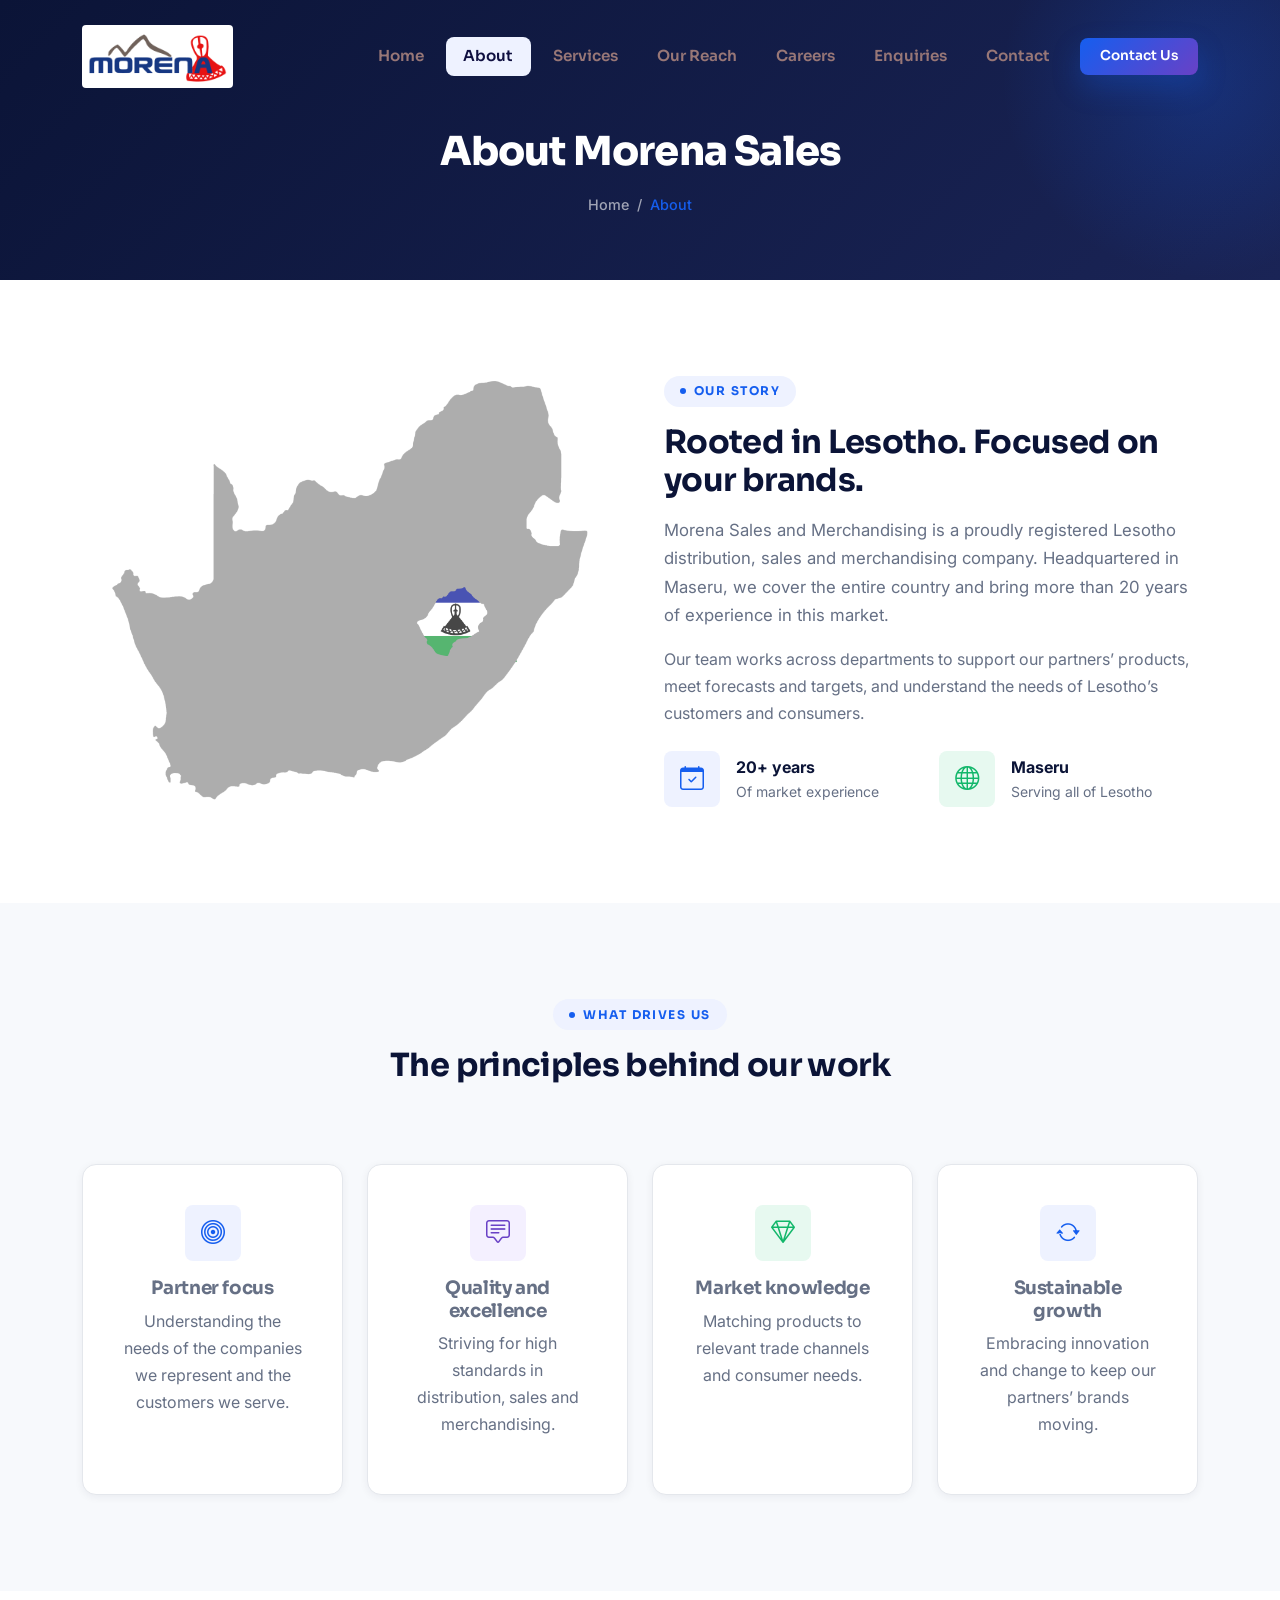
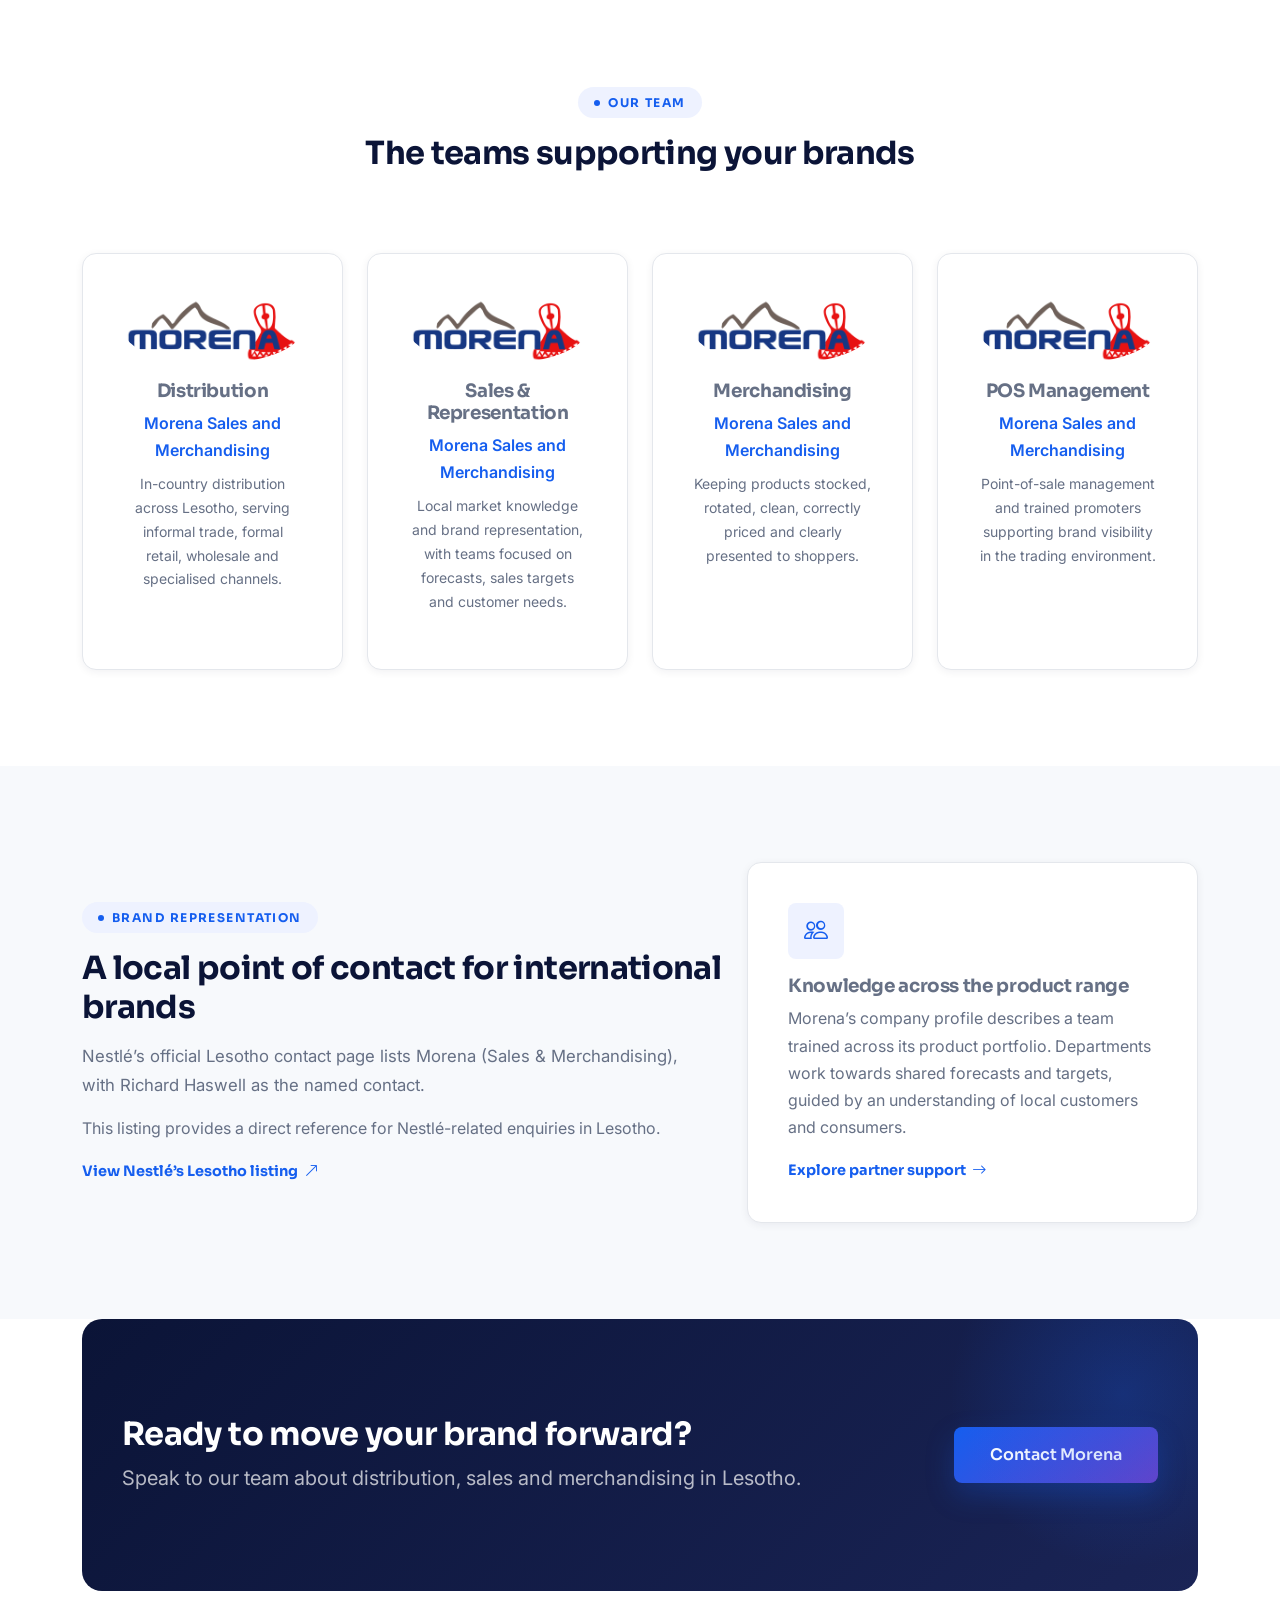
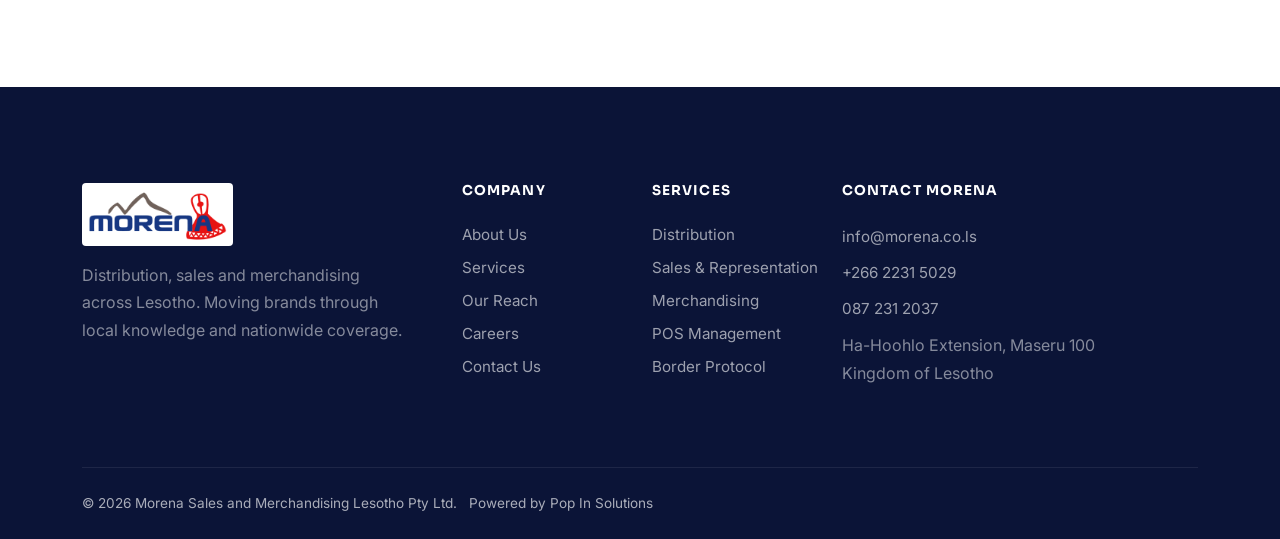
==== about.html @ 4439da63 "updatessss" ====
<!DOCTYPE html>

<html lang="en" style="overflow-x:clip;">
<head>
<meta charset="utf-8"/>
<meta content="width=device-width, initial-scale=1.0" name="viewport"/>
<title>About Morena Sales</title>
<meta content="Morena Sales and Merchandising is a proudly registered Lesotho distribution, sales and merchandising company. Headquartered in Maseru, we cover the entire country and bring more than 20 years of experience in this market." name="description"/>
<link href="assets/morena-logo.png" rel="icon" type="image/png"/>
<link href="https://fonts.googleapis.com" rel="preconnect"/>
<link crossorigin="" href="https://fonts.gstatic.com" rel="preconnect"/>
<link href="https://fonts.googleapis.com/css2?family=Inter:wght@400;500;600;700&amp;family=Sora:wght@400;600;700;800&amp;display=swap" rel="stylesheet"/>
<link href="https://cdn.jsdelivr.net/npm/bootstrap@5.3.3/dist/css/bootstrap.min.css" rel="stylesheet"/>
<link href="https://cdn.jsdelivr.net/npm/bootstrap-icons@1.11.3/font/bootstrap-icons.css" rel="stylesheet"/>
<link href="css/custom.css" rel="stylesheet"/>
</head>
<body>
<nav class="navbar navbar-expand-lg navbar-nexora fixed-top">
<div class="container">
<a class="navbar-brand navbar-brand-custom" href="index.html"><img alt="Morena Sales and Merchandising" height="63" src="assets/morena-logo.png" style="width:151px;height:auto;background:white;border-radius:4px;padding:3px;" width="151"/></a>
<button aria-controls="mainNav" aria-expanded="false" aria-label="Toggle navigation" class="navbar-toggler navbar-toggler-custom" data-bs-target="#mainNav" data-bs-toggle="collapse" type="button">
<span class="bar"></span><span class="bar"></span><span class="bar"></span>
</button>
<div class="collapse navbar-collapse" id="mainNav">
<ul class="navbar-nav ms-auto align-items-lg-center gap-1 mt-3 mt-lg-0">
<li class="nav-item"><a class="nav-link" href="index.html">Home</a></li>
<li class="nav-item"><a class="nav-link active" href="about.html">About</a></li>
<li class="nav-item"><a class="nav-link" href="services.html">Services</a></li>
<li class="nav-item"><a class="nav-link" href="portfolio.html">Our Reach</a></li>
<li class="nav-item"><a class="nav-link" href="blog.html">Careers</a></li>
<li class="nav-item"><a class="nav-link" href="pricing.html">Enquiries</a></li>
<li class="nav-item"><a class="nav-link" href="contact.html">Contact</a></li>
<li class="nav-item ms-lg-2 mt-2 mt-lg-0">
<a class="btn btn-primary btn-sm-custom w-100" href="contact.html">Contact Us</a>
</li>
</ul>
</div>
</div>
</nav><header class="page-header">
<div class="container">
<h1 class="mb-3">About Morena Sales</h1>
<div class="breadcrumb-custom">
<a href="index.html">Home</a> <span>/</span> <span class="active">About</span>
</div>
</div>
</header><section class="section">
<div class="container">
<div class="row align-items-center g-4 g-lg-5">
<div class="col-lg-6 reveal">
<img alt="Lesotho highlighted on a map of South Africa" class="rounded-img w-100" src="assets/lesotho.png" style="width:100%;object-fit:contain;background:#fff;"/>
</div>
<div class="col-lg-6 reveal">
<span class="eyebrow">Our story</span>
<h2 class="section-title">Rooted in Lesotho. Focused on your brands.</h2>
<p class="section-subtitle mb-3">Morena Sales and Merchandising is a proudly registered Lesotho distribution, sales and merchandising company. Headquartered in Maseru, we cover the entire country and bring more than 20 years of experience in this market.</p>
<p class="mb-4">Our team works across departments to support our partners’ products, meet forecasts and targets, and understand the needs of Lesotho’s customers and consumers.</p>
<div class="row g-3">
<div class="col-6">
<div class="d-flex align-items-center gap-3">
<div class="icon-box icon-box-primary"><i class="bi bi-calendar-check"></i></div>
<div><strong class="text-navy d-block">20+ years</strong><small class="text-slate">Of market experience</small></div>
</div>
</div>
<div class="col-6">
<div class="d-flex align-items-center gap-3">
<div class="icon-box icon-box-success"><i class="bi bi-globe"></i></div>
<div><strong class="text-navy d-block">Maseru</strong><small class="text-slate">Serving all of Lesotho</small></div>
</div>
</div>
</div>
</div>
</div>
</div>
</section><section class="section bg-soft">
<div class="container">
<div class="row section-header justify-content-center text-center">
<div class="col-lg-7 reveal">
<span class="eyebrow">What drives us</span>
<h2 class="section-title">The principles behind our work</h2>
</div>
</div>
<div class="row g-4">
<div class="col-md-6 col-lg-3 reveal">
<div class="card-premium text-center">
<div class="icon-box icon-box-primary mx-auto mb-3"><i class="bi bi-bullseye"></i></div>
<h3 class="card-title">Partner focus</h3>
<p>Understanding the needs of the companies we represent and the customers we serve.</p>
</div>
</div>
<div class="col-md-6 col-lg-3 reveal">
<div class="card-premium text-center">
<div class="icon-box icon-box-secondary mx-auto mb-3"><i class="bi bi-chat-square-text"></i></div>
<h3 class="card-title">Quality and excellence</h3>
<p>Striving for high standards in distribution, sales and merchandising.</p>
</div>
</div>
<div class="col-md-6 col-lg-3 reveal">
<div class="card-premium text-center">
<div class="icon-box icon-box-success mx-auto mb-3"><i class="bi bi-gem"></i></div>
<h3 class="card-title">Market knowledge</h3>
<p>Matching products to relevant trade channels and consumer needs.</p>
</div>
</div>
<div class="col-md-6 col-lg-3 reveal">
<div class="card-premium text-center">
<div class="icon-box icon-box-primary mx-auto mb-3"><i class="bi bi-arrow-repeat"></i></div>
<h3 class="card-title">Sustainable growth</h3>
<p>Embracing innovation and change to keep our partners’ brands moving.</p>
</div>
</div>
</div>
</div>
</section><section class="section">
<div class="container">
<div class="row section-header justify-content-center text-center">
<div class="col-lg-7 reveal">
<span class="eyebrow">Our team</span>
<h2 class="section-title">The teams supporting your brands</h2>
</div>
</div>
<div class="row g-4">
<div class="col-md-6 col-lg-3 reveal">
<div class="card-premium text-center">
<img alt="Morena Sales" class="rounded-circle mb-3" src="assets/morena-logo.png" style="width:100%;object-fit:contain;background:#fff;"/>
<h3 class="card-title">Distribution</h3>
<p class="text-primary-custom fw-semibold mb-2">Morena Sales and Merchandising</p>
<p class="small">In-country distribution across Lesotho, serving informal trade, formal retail, wholesale and specialised channels.</p>
</div>
</div>
<div class="col-md-6 col-lg-3 reveal">
<div class="card-premium text-center">
<img alt="Morena Sales" class="rounded-circle mb-3" src="assets/morena-logo.png" style="width:100%;object-fit:contain;background:#fff;"/>
<h3 class="card-title">Sales &amp; Representation</h3>
<p class="text-primary-custom fw-semibold mb-2">Morena Sales and Merchandising</p>
<p class="small">Local market knowledge and brand representation, with teams focused on forecasts, sales targets and customer needs.</p>
</div>
</div>
<div class="col-md-6 col-lg-3 reveal">
<div class="card-premium text-center">
<img alt="Morena Sales" class="rounded-circle mb-3" src="assets/morena-logo.png" style="width:100%;object-fit:contain;background:#fff;"/>
<h3 class="card-title">Merchandising</h3>
<p class="text-primary-custom fw-semibold mb-2">Morena Sales and Merchandising</p>
<p class="small">Keeping products stocked, rotated, clean, correctly priced and clearly presented to shoppers.</p>
</div>
</div>
<div class="col-md-6 col-lg-3 reveal">
<div class="card-premium text-center">
<img alt="Morena Sales" class="rounded-circle mb-3" src="assets/morena-logo.png" style="width:100%;object-fit:contain;background:#fff;"/>
<h3 class="card-title">POS Management</h3>
<p class="text-primary-custom fw-semibold mb-2">Morena Sales and Merchandising</p>
<p class="small">Point-of-sale management and trained promoters supporting brand visibility in the trading environment.</p>
</div>
</div>
</div>
</div>
</section><section class="section bg-soft" id="brand-representation"><div class="container"><div class="row g-4 align-items-center"><div class="col-lg-7 reveal"><span class="eyebrow">Brand representation</span><h2 class="section-title">A local point of contact for international brands</h2><p class="section-subtitle">Nestlé’s official Lesotho contact page lists Morena (Sales &amp; Merchandising), with Richard Haswell as the named contact.</p><p>This listing provides a direct reference for Nestlé-related enquiries in Lesotho.</p><a class="card-link-arrow" href="https://www.nestle-esar.com/nestl%C3%A9-lesotho" rel="noopener noreferrer" target="_blank">View Nestlé’s Lesotho listing <i aria-hidden="true" class="bi bi-arrow-up-right"></i></a></div><div class="col-lg-5 reveal"><div class="card-premium"><div class="icon-box icon-box-primary mb-3"><i aria-hidden="true" class="bi bi-people"></i></div><h3 class="card-title">Knowledge across the product range</h3><p>Morena’s company profile describes a team trained across its product portfolio. Departments work towards shared forecasts and targets, guided by an understanding of local customers and consumers.</p><a class="card-link-arrow" href="service-details.html#partner-support">Explore partner support <i aria-hidden="true" class="bi bi-arrow-right"></i></a></div></div></div></div></section><section class="section pt-0">
<div class="container">
<div class="cta-section reveal">
<div class="row align-items-center">
<div class="col-lg-8">
<h2 class="mb-2">Ready to move your brand forward?</h2>
<p class="mb-0 fs-5">Speak to our team about distribution, sales and merchandising in Lesotho.</p>
</div>
<div class="col-lg-4 text-lg-end mt-4 mt-lg-0">
<a class="btn btn-primary btn-lg-custom" href="contact.html">Contact Morena</a>
</div>
</div>
</div>
</div>
</section>
<footer class="footer-nexora">
<div class="container">
<div class="row gy-4">
<div class="col-lg-4 col-md-6">
<a class="navbar-brand-custom d-inline-block mb-3" href="index.html" style="color:#fff !important;"><img alt="Morena Sales and Merchandising" height="63" src="assets/morena-logo.png" style="width:151px;height:auto;background:white;border-radius:4px;padding:3px;" width="151"/></a>
<p class="text-white-50 mb-4" style="max-width:320px;">Distribution, sales and merchandising across Lesotho. Moving brands through local knowledge and nationwide coverage.</p>
<div class="d-flex gap-2">
</div>
</div>
<div class="col-lg-2 col-md-6 col-6">
<h6>Company</h6>
<a href="about.html">About Us</a>
<a href="services.html">Services</a>
<a href="portfolio.html">Our Reach</a>
<a href="blog.html">Careers</a>
<a href="contact.html">Contact Us</a>
</div>
<div class="col-lg-2 col-md-6 col-6">
<h6>Services</h6>
<a href="service-details.html">Distribution</a>
<a href="service-details.html">Sales &amp; Representation</a>
<a href="service-details.html">Merchandising</a>
<a href="service-details.html">POS Management</a>
<a href="service-details.html">Border Protocol</a>
</div>
<div class="col-lg-4 col-md-6">
<h6>Contact Morena</h6>
<p class="text-white-50 mb-3"><a href="mailto:info@morena.co.ls">info@morena.co.ls</a><a href="tel:+26622315029">+266 2231 5029</a><a href="tel:0872312037">087 231 2037</a>Ha-Hoohlo Extension, Maseru 100<br/>Kingdom of Lesotho</p>
</div>
</div>
<div class="footer-bottom d-flex flex-column flex-md-row justify-content-between align-items-center gap-2 text-center text-md-start">
<p class="mb-0">© 2026 Morena Sales and Merchandising Lesotho Pty Ltd. <span class="ms-2">Powered by Pop In Solutions</span></p>
<div class="d-flex gap-4">
</div>
</div>
</div>
</footer>
<button aria-label="Back to top" class="back-to-top"><i class="bi bi-arrow-up"></i></button>
<script src="https://cdn.jsdelivr.net/npm/bootstrap@5.3.3/dist/js/bootstrap.bundle.min.js"></script>
<script src="js/main.js"></script>
</body>
</html>
---- css/custom.css ----
/* =====================================================
   NEXORA — Premium Bootstrap 5 Business Theme
   Custom Design System (overrides + extensions)
   ===================================================== */

:root {
  /* Color system */
  --n-primary: #155EEF;
  --n-primary-dark: #0E3FB0;
  --n-secondary: #6941C6;
  --n-navy: #0B1437;
  --n-success: #12B76A;
  --n-slate: #667085;
  --n-slate-light: #98A2B3;
  --n-bg: #F7F9FC;
  --n-bg-alt: #EEF2FF;
  --n-border: #E4E7EC;
  --n-white: #FFFFFF;

  /* Gradients */
  --n-gradient-primary: linear-gradient(135deg, #155EEF 0%, #6941C6 100%);
  --n-gradient-soft: linear-gradient(135deg, #EEF2FF 0%, #F4F0FF 100%);
  --n-gradient-dark: linear-gradient(135deg, #0B1437 0%, #1A2456 100%);

  /* Typography */
  --n-font-display: 'Sora', sans-serif;
  --n-font-body: 'Inter', sans-serif;

  /* Spacing rhythm (8px base) */
  --n-space-xs: 0.5rem;
  --n-space-sm: 1rem;
  --n-space-md: 1.5rem;
  --n-space-lg: 2.5rem;
  --n-space-xl: 4rem;
  --n-space-2xl: 6rem;

  /* Radius */
  --n-radius-sm: 8px;
  --n-radius-md: 14px;
  --n-radius-lg: 20px;
  --n-radius-pill: 100px;

  /* Shadows */
  --n-shadow-sm: 0 2px 8px rgba(11, 20, 55, 0.06);
  --n-shadow-md: 0 8px 24px rgba(11, 20, 55, 0.08);
  --n-shadow-lg: 0 20px 48px rgba(11, 20, 55, 0.12);
  --n-shadow-primary: 0 12px 28px rgba(21, 94, 239, 0.25);

  /* Bootstrap overrides */
  --bs-primary: #155EEF;
  --bs-primary-rgb: 21, 94, 239;
  --bs-body-font-family: var(--n-font-body);
  --bs-body-color: var(--n-slate);
  --bs-body-bg: var(--n-white);
}

/* =====================================================
   BASE
   ===================================================== */
html { scroll-behavior: smooth; }

body {
  font-family: var(--n-font-body);
  color: var(--n-slate);
  background-color: var(--n-white);
  -webkit-font-smoothing: antialiased;
  overflow-x: hidden;
}

h1, h2, h3, h4, h5, h6,
.font-display {
  font-family: var(--n-font-display);
  color: var(--n-navy);
  font-weight: 700;
  letter-spacing: -0.02em;
}

h1 { font-weight: 800; }

p { line-height: 1.7; }

a { text-decoration: none; }

.text-primary-custom { color: var(--n-primary) !important; }
.text-slate { color: var(--n-slate) !important; }
.text-navy { color: var(--n-navy) !important; }
.bg-soft { background-color: var(--n-bg) !important; }
.bg-soft-alt { background: var(--n-gradient-soft) !important; }
.bg-navy { background-color: var(--n-navy) !important; }
.bg-gradient-primary { background: var(--n-gradient-primary) !important; }
.bg-gradient-dark { background: var(--n-gradient-dark) !important; }

/* Section spacing rhythm */
.section { padding-top: var(--n-space-2xl); padding-bottom: var(--n-space-2xl); }
.section-sm { padding-top: var(--n-space-xl); padding-bottom: var(--n-space-xl); }

@media (max-width: 767.98px) {
  .section { padding-top: var(--n-space-xl); padding-bottom: var(--n-space-xl); }
  .section-sm { padding-top: var(--n-space-lg); padding-bottom: var(--n-space-lg); }
}

/* Eyebrow label */
.eyebrow {
  display: inline-flex;
  align-items: center;
  gap: 0.5rem;
  font-family: var(--n-font-display);
  font-size: 0.75rem;
  font-weight: 700;
  letter-spacing: 0.12em;
  text-transform: uppercase;
  color: var(--n-primary);
  background: var(--n-bg-alt);
  padding: 0.4rem 1rem;
  border-radius: var(--n-radius-pill);
  margin-bottom: var(--n-space-sm);
}

.eyebrow::before {
  content: '';
  width: 6px;
  height: 6px;
  border-radius: 50%;
  background: var(--n-primary);
  display: inline-block;
}

.section-title { margin-bottom: var(--n-space-sm); }
.section-subtitle {
  font-size: 1.05rem;
  color: var(--n-slate);
  max-width: 620px;
}
.section-header { margin-bottom: var(--n-space-xl); }

/* =====================================================
   BUTTONS
   ===================================================== */
.btn {
  font-family: var(--n-font-display);
  font-weight: 600;
  border-radius: var(--n-radius-sm);
  padding: 0.75rem 1.75rem;
  font-size: 0.95rem;
  transition: all 0.25s ease;
  border-width: 1.5px;
}

.btn-primary {
  background: var(--n-gradient-primary);
  border: none;
  box-shadow: var(--n-shadow-primary);
  color: #fff;
}

.btn-primary:hover {
  transform: translateY(-2px);
  box-shadow: 0 16px 32px rgba(21, 94, 239, 0.32);
  color: #fff;
}

.btn-outline-primary {
  border-color: var(--n-primary);
  color: var(--n-primary);
  background: transparent;
}

.btn-outline-primary:hover {
  background: var(--n-primary);
  border-color: var(--n-primary);
  transform: translateY(-2px);
}

.btn-light-custom {
  background: #fff;
  color: var(--n-navy);
  border: 1.5px solid var(--n-border);
}

.btn-light-custom:hover {
  background: var(--n-bg);
  transform: translateY(-2px);
}

.btn-outline-white {
  border-color: rgba(255,255,255,0.4);
  color: #fff;
}

.btn-outline-white:hover {
  background: rgba(255,255,255,0.12);
  border-color: #fff;
  color: #fff;
}

.btn-lg-custom { padding: 1rem 2.25rem; font-size: 1rem; }
.btn-sm-custom { padding: 0.5rem 1.25rem; font-size: 0.85rem; }

/* =====================================================
   NAVBAR
   ===================================================== */
.navbar-nexora {
  padding: 1.25rem 0;
  transition: all 0.3s ease;
  background: rgba(255, 255, 255, 0.0);
}

.navbar-nexora.scrolled {
  padding: 0.75rem 0;
  background: rgba(255, 255, 255, 0.92);
  backdrop-filter: blur(12px);
  box-shadow: var(--n-shadow-sm);
}

.navbar-brand-custom {
  font-family: var(--n-font-display);
  font-weight: 800;
  font-size: 1.5rem;
  color: var(--n-navy) !important;
  letter-spacing: -0.02em;
}

.navbar-brand-custom span { color: var(--n-primary); }

.navbar-nexora .nav-link {
  font-family: var(--n-font-display);
  font-weight: 600;
  font-size: 0.95rem;
  color: rgb(152, 119, 119) !important;
  padding: 0.5rem 1.1rem !important;
  border-radius: var(--n-radius-sm);
  transition: all 0.2s ease;
}

.nav2{
  color: yellow !important;;
}
.navbar-nexora .nav-link:hover,
.navbar-nexora .nav-link.active {
  color: rgb(15, 15, 64) !important;
  background: var(--n-bg-alt);
}

.navbar-toggler-custom {
  border: none;
  width: 44px;
  height: 44px;
  border-radius: var(--n-radius-sm);
  background: var(--n-bg-alt);
  display: flex;
  align-items: center;
  justify-content: center;
  gap: 4px;
  flex-direction: column;
  padding: 0;
}

.navbar-toggler-custom .bar {
  width: 20px;
  height: 2px;
  background: var(--n-navy);
  border-radius: 2px;
  transition: all 0.3s ease;
}

.navbar-toggler-custom.active .bar:nth-child(1) {
  transform: translateY(6px) rotate(45deg);
}
.navbar-toggler-custom.active .bar:nth-child(2) { opacity: 0; }
.navbar-toggler-custom.active .bar:nth-child(3) {
  transform: translateY(-6px) rotate(-45deg);
}

/* =====================================================
   HERO
   ===================================================== */
.hero {
  position: relative;
  padding-top: 9rem;
  padding-bottom: 5rem;
  background: var(--n-gradient-soft);
  overflow: hidden;
}

.hero::before {
  content: '';
  position: absolute;
  top: -150px;
  right: -150px;
  width: 500px;
  height: 500px;
  border-radius: 50%;
  background: radial-gradient(circle, rgba(105,65,198,0.14) 0%, rgba(21,94,239,0.06) 60%, transparent 100%);
  z-index: 0;
}

.hero::after {
  content: '';
  position: absolute;
  bottom: -200px;
  left: -150px;
  width: 450px;
  height: 450px;
  border-radius: 50%;
  background: radial-gradient(circle, rgba(21,94,239,0.10) 0%, transparent 70%);
  z-index: 0;
}

.hero-content { position: relative; z-index: 2; }

.hero h1 { font-size: 3.25rem; line-height: 1.15; }

@media (max-width: 991.98px) {
  .hero { padding-top: 7rem; text-align: center; }
  .hero h1 { font-size: 2.4rem; }
}

@media (max-width: 575.98px) {
  .hero h1 { font-size: 2rem; }
}

/* Hero visual / dashboard mock card */
.hero-visual {
  position: relative;
  z-index: 1;
}

.hero-mock-card {
  background: #fff;
  border-radius: var(--n-radius-lg);
  box-shadow: var(--n-shadow-lg);
  padding: var(--n-space-md);
  border: 1px solid var(--n-border);
  position: relative;
}

.hero-mock-card .mock-bar {
  height: 10px;
  border-radius: var(--n-radius-pill);
  background: var(--n-bg-alt);
  margin-bottom: 0.75rem;
}

.hero-float-badge {
  position: absolute;
  background: #fff;
  border-radius: var(--n-radius-md);
  box-shadow: var(--n-shadow-md);
  padding: 0.9rem 1.25rem;
  display: flex;
  align-items: center;
  gap: 0.75rem;
  font-family: var(--n-font-display);
  font-weight: 700;
  font-size: 0.9rem;
  color: var(--n-navy);
  z-index: 3;
}

.hero-float-badge.badge-1 { top: -1.5rem; left: -1.5rem; }
.hero-float-badge.badge-2 { bottom: -1.5rem; right: -1.5rem; }

.hero-float-badge .icon-box {
  width: 36px;
  height: 36px;
  border-radius: 10px;
  display: flex;
  align-items: center;
  justify-content: center;
  flex-shrink: 0;
}

@media (max-width: 767.98px) {
  .hero-float-badge { padding: 0.6rem 0.9rem; font-size: 0.75rem; }
  .hero-float-badge.badge-1 { top: -1rem; left: -0.5rem; }
  .hero-float-badge.badge-2 { bottom: -1rem; right: -0.5rem; }
}

/* Stats strip */
.stats-strip {
  border-top: 1px solid var(--n-border);
  border-bottom: 1px solid var(--n-border);
}

.stat-item .stat-number {
  font-family: var(--n-font-display);
  font-size: 2.25rem;
  font-weight: 800;
  color: var(--n-navy);
}

.stat-item .stat-label {
  font-size: 0.9rem;
  color: var(--n-slate);
  font-weight: 500;
}

/* =====================================================
   ICON BOXES
   ===================================================== */
.icon-box {
  width: 56px;
  height: 56px;
  border-radius: var(--n-radius-sm);
  display: flex;
  align-items: center;
  justify-content: center;
  font-size: 1.5rem;
  flex-shrink: 0;
}

.icon-box-primary { background: var(--n-bg-alt); color: var(--n-primary); }
.icon-box-secondary { background: #F4F0FF; color: var(--n-secondary); }
.icon-box-success { background: #E7F9F0; color: var(--n-success); }

.icon-box-lg { width: 72px; height: 72px; font-size: 2rem; border-radius: var(--n-radius-md); }

.icon-box-white {
  background: rgba(255,255,255,0.12);
  color: #fff;
}

/* =====================================================
   CARDS — premium card system
   ===================================================== */
.card-premium {
  background: #fff;
  border: 1px solid var(--n-border);
  border-radius: var(--n-radius-md);
  box-shadow: var(--n-shadow-sm);
  transition: all 0.3s ease;
  padding: var(--n-space-lg);
  height: 100%;
}

.card-premium:hover {
  box-shadow: var(--n-shadow-md);
  transform: translateY(-6px);
  border-color: transparent;
}

.card-premium .card-title {
  font-size: 1.15rem;
  margin-bottom: 0.5rem;
}

.card-link-arrow {
  font-family: var(--n-font-display);
  font-weight: 700;
  font-size: 0.9rem;
  color: var(--n-primary);
  display: inline-flex;
  align-items: center;
  gap: 0.4rem;
  transition: gap 0.2s ease;
}

.card-link-arrow:hover { gap: 0.7rem; color: var(--n-primary-dark); }

/* Pricing card */
.pricing-card {
  background: #fff;
  border: 1px solid var(--n-border);
  border-radius: var(--n-radius-lg);
  padding: var(--n-space-lg);
  box-shadow: var(--n-shadow-sm);
  transition: all 0.3s ease;
  height: 100%;
  position: relative;
}

.pricing-card:hover { box-shadow: var(--n-shadow-md); transform: translateY(-6px); }

.pricing-card.featured {
  background: var(--n-gradient-dark);
  border: none;
  color: #fff;
  box-shadow: var(--n-shadow-lg);
  transform: scale(1.03);
}

.pricing-card.featured .price, .pricing-card.featured h3 { color: #fff; }
.pricing-card.featured .text-slate { color: rgba(255,255,255,0.65) !important; }
.pricing-card.featured ul li { color: rgba(255,255,255,0.85); }
.pricing-card.featured .pricing-divider { border-color: rgba(255,255,255,0.12); }

@media (max-width: 991.98px) {
  .pricing-card.featured { transform: none; }
}

.pricing-badge {
  position: absolute;
  top: -14px;
  right: 2rem;
  background: var(--n-gradient-primary);
  color: #fff;
  font-family: var(--n-font-display);
  font-weight: 700;
  font-size: 0.75rem;
  padding: 0.4rem 1rem;
  border-radius: var(--n-radius-pill);
  letter-spacing: 0.05em;
}

.price {
  font-family: var(--n-font-display);
  font-size: 3rem;
  font-weight: 800;
  color: var(--n-navy);
}

.price-period { font-size: 1rem; font-weight: 500; color: var(--n-slate); }

.pricing-divider { border-color: var(--n-border); margin: var(--n-space-md) 0; }

.feature-list { list-style: none; padding: 0; margin: 0; }
.feature-list li {
  display: flex;
  align-items: flex-start;
  gap: 0.65rem;
  margin-bottom: 0.75rem;
  font-size: 0.95rem;
  color: var(--n-slate);
}

.feature-list li i { color: var(--n-success); margin-top: 0.2rem; flex-shrink: 0; }
.feature-list li.disabled { opacity: 0.45; }
.feature-list li.disabled i { color: var(--n-slate-light); }

/* Blog cards */
.blog-card-img {
  border-radius: var(--n-radius-md) var(--n-radius-md) 0 0;
  overflow: hidden;
  aspect-ratio: 16/10;
}

.blog-card-img img { transition: transform 0.4s ease; width: 100%; height: 100%; object-fit: cover; }
.card-premium:hover .blog-card-img img { transform: scale(1.06); }

.blog-card-body { padding: var(--n-space-md) var(--n-space-md) 0; }

.tag-pill {
  display: inline-block;
  font-family: var(--n-font-display);
  font-size: 0.7rem;
  font-weight: 700;
  letter-spacing: 0.06em;
  text-transform: uppercase;
  color: var(--n-primary);
  background: var(--n-bg-alt);
  padding: 0.3rem 0.8rem;
  border-radius: var(--n-radius-pill);
  margin-bottom: 0.75rem;
}

.meta-row {
  display: flex;
  align-items: center;
  gap: 1rem;
  font-size: 0.85rem;
  color: var(--n-slate-light);
  margin-top: 1rem;
  padding-top: 1rem;
  border-top: 1px solid var(--n-border);
}

/* Portfolio card */
.portfolio-card {
  position: relative;
  border-radius: var(--n-radius-md);
  overflow: hidden;
  box-shadow: var(--n-shadow-sm);
  aspect-ratio: 4/3;
}

.portfolio-card img { width: 100%; height: 100%; object-fit: cover; transition: transform 0.5s ease; }

.portfolio-overlay {
  position: absolute;
  inset: 0;
  background: linear-gradient(180deg, rgba(11,20,55,0) 30%, rgba(11,20,55,0.88) 100%);
  display: flex;
  flex-direction: column;
  justify-content: flex-end;
  padding: var(--n-space-md);
  opacity: 0;
  transition: opacity 0.35s ease;
}

.portfolio-card:hover .portfolio-overlay { opacity: 1; }
.portfolio-card:hover img { transform: scale(1.08); }

.portfolio-overlay h5 { color: #fff; margin-bottom: 0.25rem; }
.portfolio-overlay span { color: rgba(255,255,255,0.7); font-size: 0.85rem; }

/* Testimonial card */
.testimonial-card {
  background: #fff;
  border-radius: var(--n-radius-md);
  box-shadow: var(--n-shadow-sm);
  border: 1px solid var(--n-border);
  padding: var(--n-space-lg);
  height: 100%;
}

.testimonial-card .stars { color: #FFB400; letter-spacing: 0.15em; font-size: 0.9rem; margin-bottom: 1rem; }

.testimonial-author {
  display: flex;
  align-items: center;
  gap: 0.85rem;
  margin-top: var(--n-space-md);
}

.testimonial-author img {
  width: 48px; height: 48px; border-radius: 50%; object-fit: cover;
}

.testimonial-author .name { font-family: var(--n-font-display); font-weight: 700; color: var(--n-navy); font-size: 0.95rem; }
.testimonial-author .role { font-size: 0.8rem; color: var(--n-slate-light); }

/* Process steps (numbered — real sequence) */
.process-step {
  position: relative;
  padding-left: 0;
}

.process-number {
  font-family: var(--n-font-display);
  font-size: 3rem;
  font-weight: 800;
  background: var(--n-gradient-primary);
  -webkit-background-clip: text;
  background-clip: text;
  -webkit-text-fill-color: transparent;
  color: transparent;
  line-height: 1;
  margin-bottom: 1rem;
  display: block;
}

/* Logo cloud */
.logo-cloud-item {
  display: flex;
  align-items: center;
  justify-content: center;
  font-family: var(--n-font-display);
  font-weight: 800;
  font-size: 1.25rem;
  color: var(--n-slate-light);
  opacity: 0.7;
  transition: opacity 0.2s ease;
}

.logo-cloud-item:hover { opacity: 1; color: var(--n-navy); }

/* =====================================================
   FORMS
   ===================================================== */
.form-control,
.form-select {
  border: 1.5px solid var(--n-border);
  border-radius: var(--n-radius-sm);
  padding: 0.85rem 1.1rem;
  font-size: 0.95rem;
  background-color: var(--n-bg);
  transition: all 0.2s ease;
}

.form-control:focus,
.form-select:focus {
  border-color: var(--n-primary);
  box-shadow: 0 0 0 4px rgba(21, 94, 239, 0.1);
  background-color: #fff;
}

.form-label {
  font-family: var(--n-font-display);
  font-weight: 600;
  font-size: 0.9rem;
  color: var(--n-navy);
  margin-bottom: 0.5rem;
}

.form-control.is-invalid, .form-select.is-invalid { border-color: #DC3545; }
.form-control.is-valid, .form-select.is-valid { border-color: var(--n-success); }

/* Newsletter / CTA section */
.cta-section {
  background: var(--n-gradient-dark);
  border-radius: var(--n-radius-lg);
  padding: var(--n-space-2xl) var(--n-space-lg);
  position: relative;
  overflow: hidden;
}

.cta-section::before {
  content: '';
  position: absolute;
  top: -100px;
  right: -100px;
  width: 350px;
  height: 350px;
  border-radius: 50%;
  background: radial-gradient(circle, rgba(21,94,239,0.25) 0%, transparent 70%);
}

.cta-section h2, .cta-section p { color: #fff; position: relative; z-index: 1; }
.cta-section p { color: rgba(255,255,255,0.7); }

/* =====================================================
   FOOTER
   ===================================================== */
.footer-nexora {
  background: var(--n-navy);
  color: rgba(255,255,255,0.65);
  padding-top: var(--n-space-2xl);
}

.footer-nexora h6 {
  color: #fff;
  font-size: 0.85rem;
  letter-spacing: 0.08em;
  text-transform: uppercase;
  margin-bottom: var(--n-space-md);
}

.footer-nexora a {
  color: rgba(255,255,255,0.6);
  transition: color 0.2s ease;
  display: block;
  margin-bottom: 0.65rem;
  font-size: 0.95rem;
}

.footer-nexora a:hover { color: #fff; }

.footer-bottom {
  border-top: 1px solid rgba(255,255,255,0.08);
  margin-top: var(--n-space-xl);
  padding: var(--n-space-md) 0;
  font-size: 0.85rem;
}

.social-icon {
  width: 40px;
  height: 40px;
  border-radius: 50%;
  background: rgba(255,255,255,0.06);
  display: flex;
  align-items: center;
  justify-content: center;
  color: #fff !important;
  transition: all 0.2s ease;
  margin-bottom: 0 !important;
}

.social-icon:hover { background: var(--n-primary); transform: translateY(-3px); }

/* =====================================================
   PAGE HEADER (sub-pages)
   ===================================================== */
.page-header {
  background: var(--n-gradient-dark);
  padding: 8rem 0 4rem;
  position: relative;
  overflow: hidden;
  text-align: center;
}

.page-header::before {
  content: '';
  position: absolute;
  top: -120px;
  right: -120px;
  width: 400px;
  height: 400px;
  border-radius: 50%;
  background: radial-gradient(circle, rgba(21,94,239,0.25) 0%, transparent 70%);
}

.page-header h1 { color: #fff; }

.breadcrumb-custom {
  display: inline-flex;
  gap: 0.5rem;
  font-size: 0.9rem;
  color: rgba(255,255,255,0.6);
  font-weight: 500;
}

.breadcrumb-custom a { color: rgba(255,255,255,0.6); }
.breadcrumb-custom a:hover { color: #fff; }
.breadcrumb-custom .active { color: var(--n-primary); }

/* =====================================================
   SCROLL REVEAL (lightweight)
   ===================================================== */
.reveal {
  opacity: 0;
  transform: translateY(24px);
  transition: opacity 0.6s ease, transform 0.6s ease;
}

.reveal.is-visible {
  opacity: 1;
  transform: translateY(0);
}

@media (prefers-reduced-motion: reduce) {
  .reveal { opacity: 1; transform: none; transition: none; }
  .card-premium:hover, .pricing-card:hover, .btn:hover, .portfolio-card img { transform: none; }
}

/* =====================================================
   MISC UTILITIES
   ===================================================== */
.divider-line { height: 1px; background: var(--n-border); border: none; }

.rounded-img { border-radius: var(--n-radius-lg); }

.badge-soft {
  background: var(--n-bg-alt);
  color: var(--n-primary);
  font-weight: 600;
  padding: 0.35rem 0.85rem;
  border-radius: var(--n-radius-pill);
  font-size: 0.8rem;
}

.list-check {
  list-style: none;
  padding: 0;
}

.list-check li {
  display: flex;
  align-items: flex-start;
  gap: 0.75rem;
  margin-bottom: 0.85rem;
}

.list-check li i {
  color: var(--n-primary);
  background: var(--n-bg-alt);
  width: 24px;
  height: 24px;
  border-radius: 50%;
  display: flex;
  align-items: center;
  justify-content: center;
  font-size: 0.7rem;
  flex-shrink: 0;
  margin-top: 0.1rem;
}

/* Author / sidebar widgets (blog details) */
.widget {
  background: #fff;
  border: 1px solid var(--n-border);
  border-radius: var(--n-radius-md);
  padding: var(--n-space-md);
  margin-bottom: var(--n-space-md);
}

.widget h5 { font-size: 1rem; margin-bottom: var(--n-space-sm); }

.widget-link-list { list-style: none; padding: 0; margin: 0; }
.widget-link-list li {
  display: flex;
  justify-content: space-between;
  padding: 0.6rem 0;
  border-bottom: 1px solid var(--n-border);
  font-size: 0.9rem;
  color: var(--n-navy);
  font-weight: 500;
}
.widget-link-list li:last-child { border-bottom: none; }
.widget-link-list li span { color: var(--n-slate-light); font-weight: 400; }

/* FAQ accordion custom */
.accordion-custom .accordion-item {
  border: 1px solid var(--n-border);
  border-radius: var(--n-radius-sm) !important;
  margin-bottom: 1rem;
  overflow: hidden;
}

.accordion-custom .accordion-button {
  font-family: var(--n-font-display);
  font-weight: 700;
  color: var(--n-navy);
  background: #fff;
  padding: 1.25rem 1.5rem;
}

.accordion-custom .accordion-button:not(.collapsed) {
  color: var(--n-primary);
  background: var(--n-bg-alt);
  box-shadow: none;
}

.accordion-custom .accordion-button:focus { box-shadow: none; border-color: var(--n-border); }
.accordion-custom .accordion-body { padding: 1.25rem 1.5rem; color: var(--n-slate); }

/* Back to top */
.back-to-top {
  position: fixed;
  bottom: 2rem;
  right: 2rem;
  width: 48px;
  height: 48px;
  border-radius: 50%;
  background: var(--n-gradient-primary);
  color: #fff;
  display: flex;
  align-items: center;
  justify-content: center;
  box-shadow: var(--n-shadow-primary);
  opacity: 0;
  visibility: hidden;
  transform: translateY(10px);
  transition: all 0.3s ease;
  z-index: 999;
  border: none;
}

.back-to-top.show { opacity: 1; visibility: visible; transform: translateY(0); }

/* Contact map placeholder */
.map-frame {
  border-radius: var(--n-radius-md);
  overflow: hidden;
  border: 1px solid var(--n-border);
  height: 50%;
  min-height: 320px;
}

.map-frame iframe { width: 100%; height: 100%; min-height: 320px; border: 0; display: block; }

/* Service detail icon list */
.feature-grid-item {
  display: flex;
  gap: 1rem;
  padding: var(--n-space-md);
  background: var(--n-bg);
  border-radius: var(--n-radius-md);
  height: 100%;
}
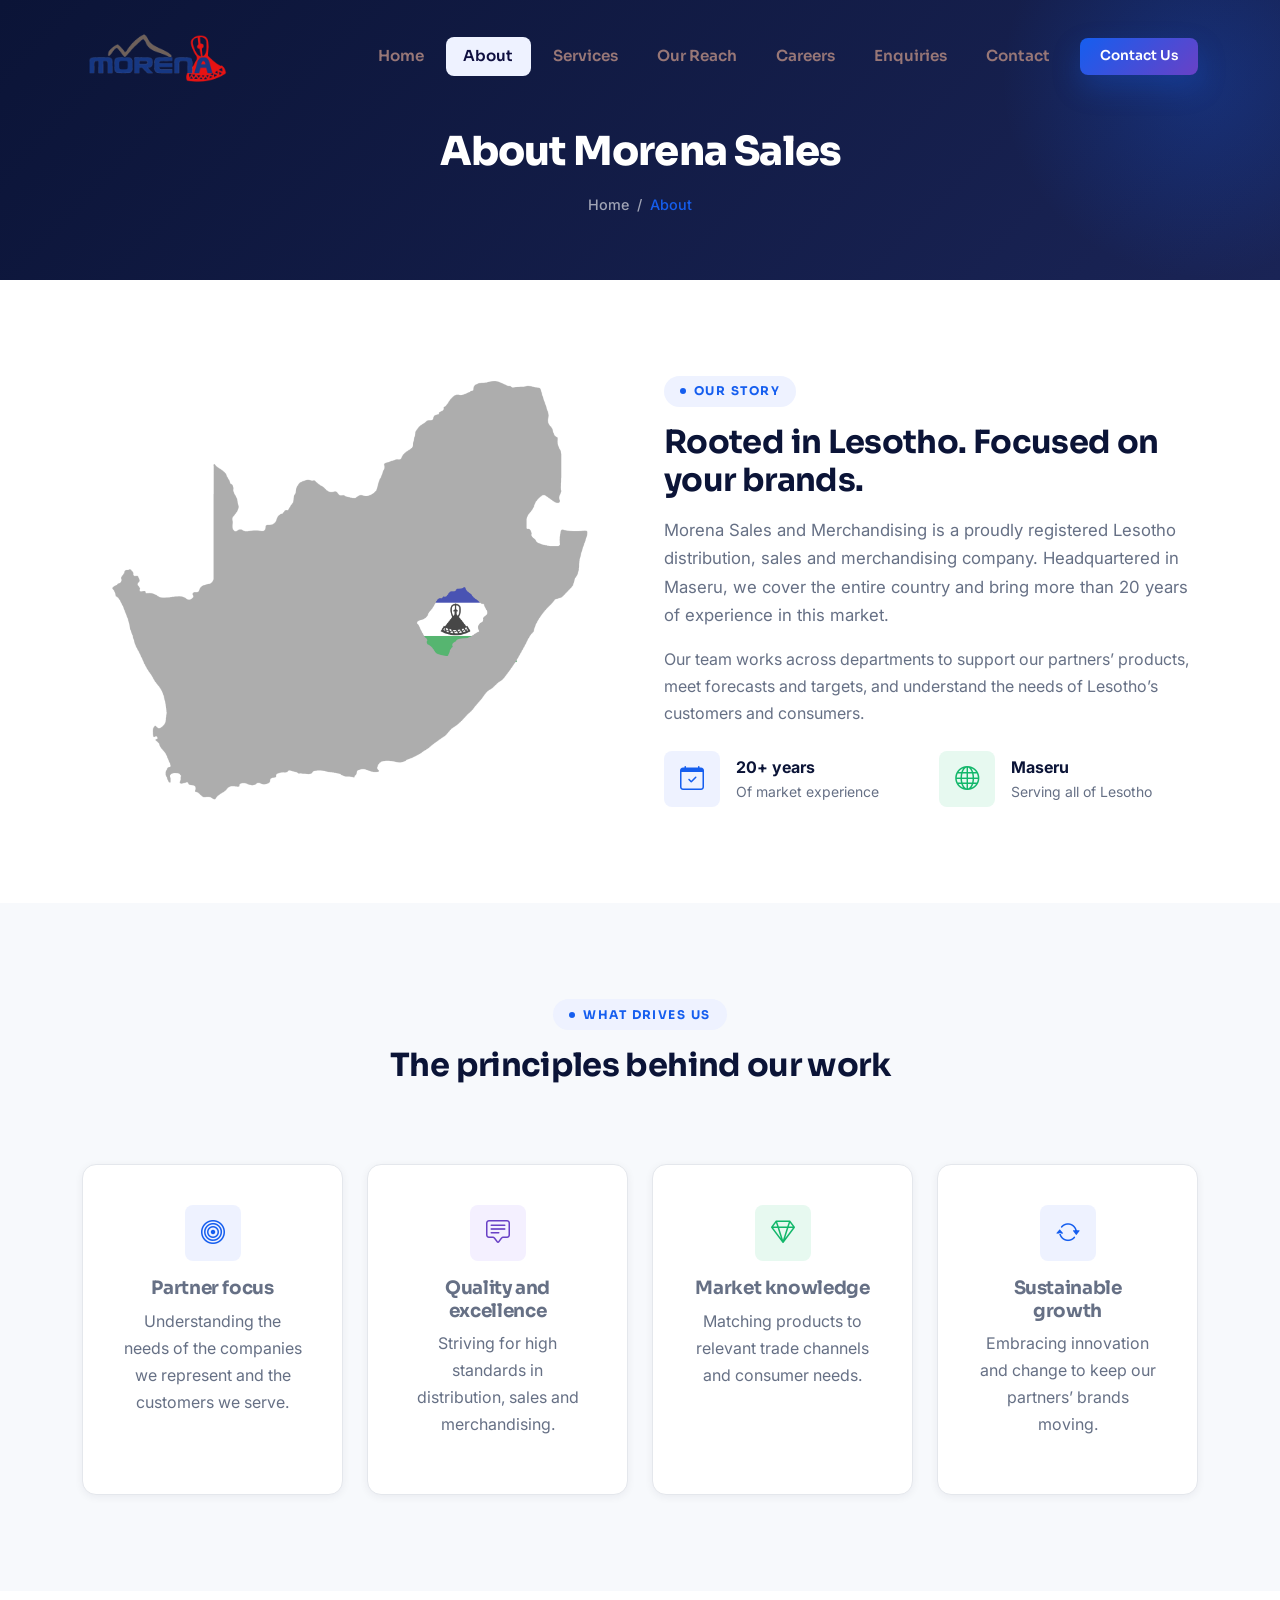
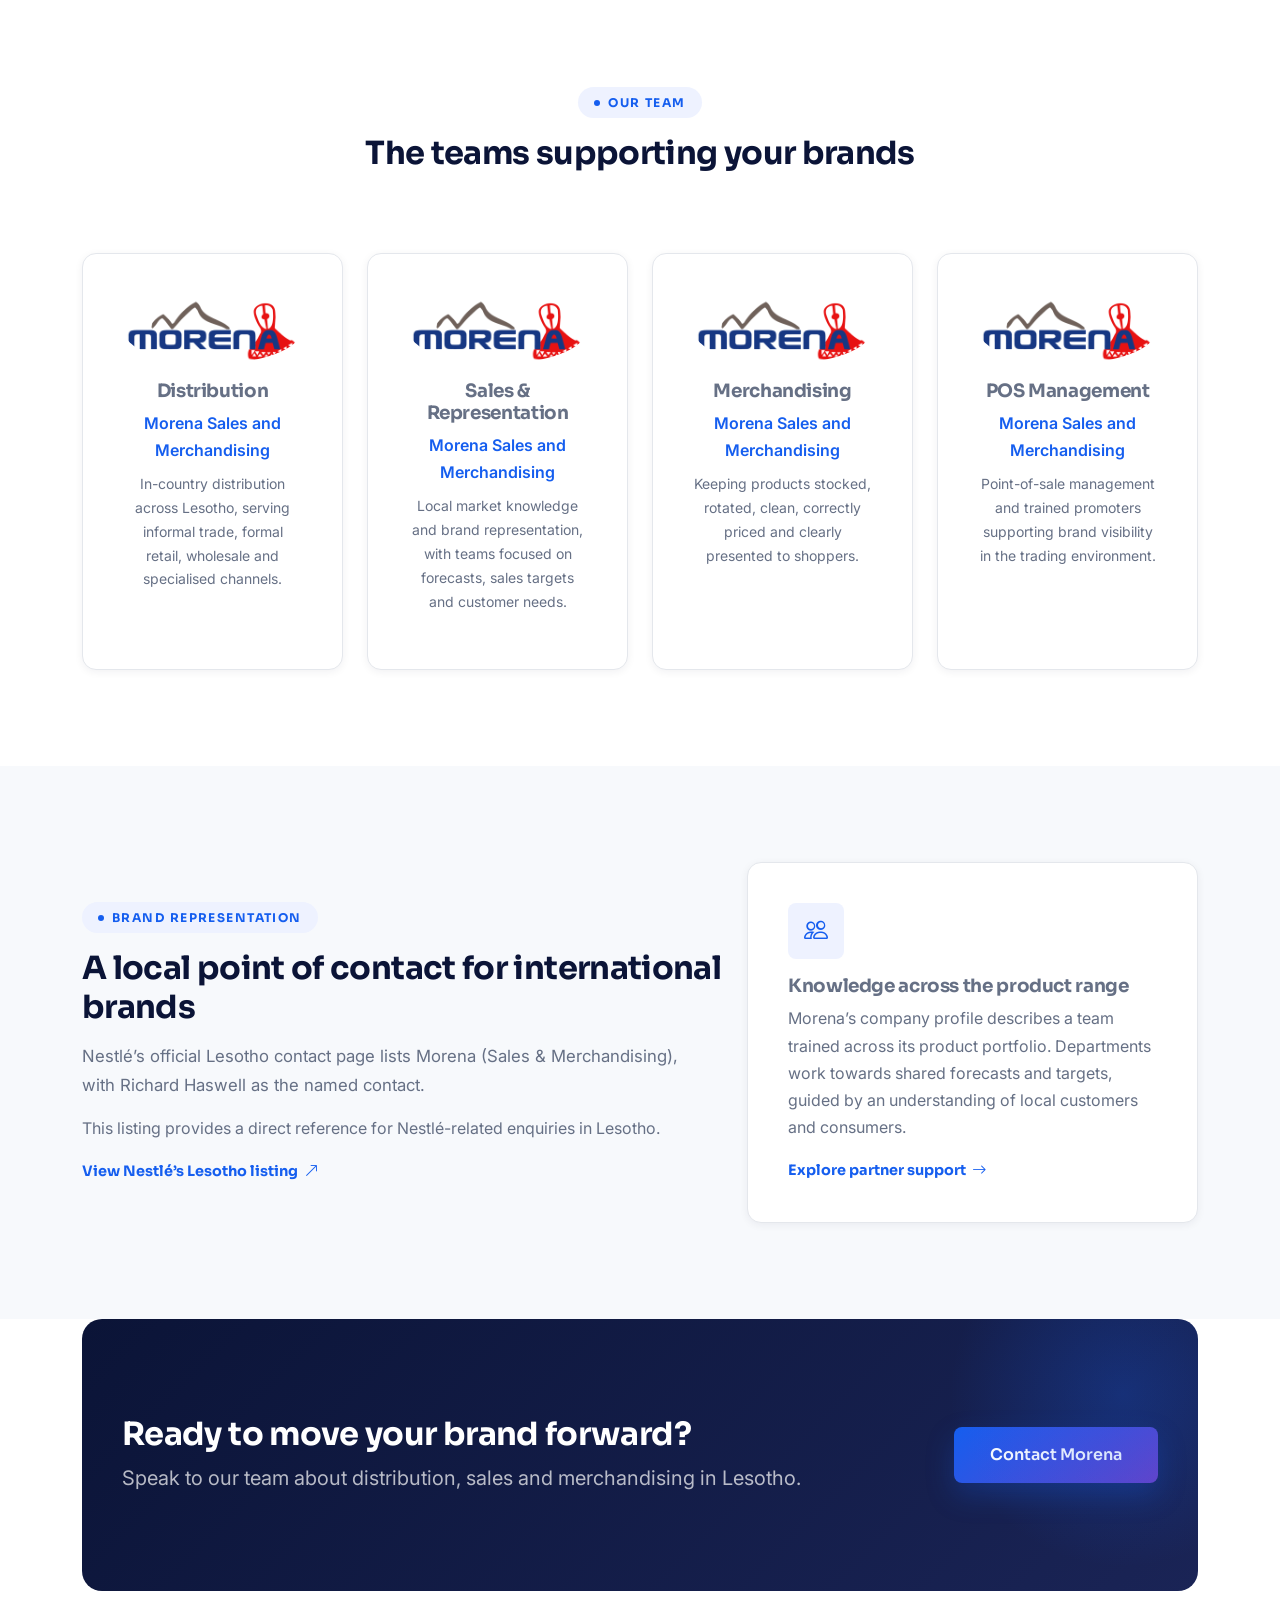
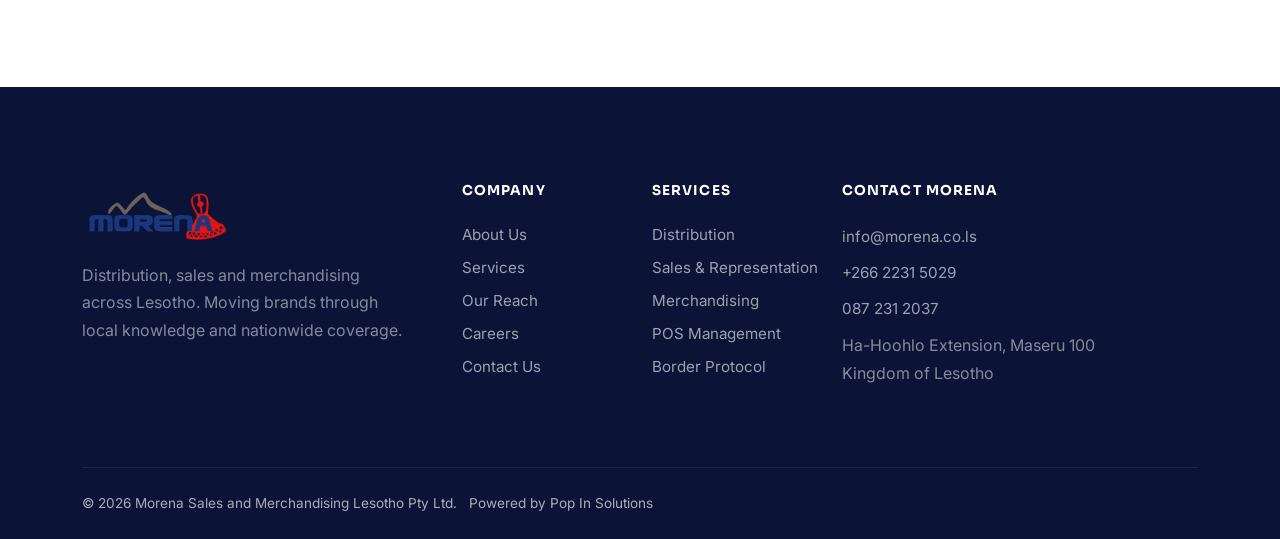
==== commit b14d651f: "updates" ====
--- a/about.html
+++ b/about.html
@@ -17,7 +17,7 @@
 <body>
 <nav class="navbar navbar-expand-lg navbar-nexora fixed-top">
 <div class="container">
-<a class="navbar-brand navbar-brand-custom" href="index.html"><img alt="Morena Sales and Merchandising" height="63" src="assets/morena-logo.png" style="width:151px;height:auto;background:white;border-radius:4px;padding:3px;" width="151"/></a>
+<a class="navbar-brand navbar-brand-custom" href="index.html"><img alt="Morena Sales and Merchandising" height="63" src="assets/morena-logo.png" style="width:151px;height:auto;background:transparent;border-radius:4px;padding:3px;" width="151"/></a>
 <button aria-controls="mainNav" aria-expanded="false" aria-label="Toggle navigation" class="navbar-toggler navbar-toggler-custom" data-bs-target="#mainNav" data-bs-toggle="collapse" type="button">
 <span class="bar"></span><span class="bar"></span><span class="bar"></span>
 </button>
@@ -121,7 +121,7 @@
 <div class="row g-4">
 <div class="col-md-6 col-lg-3 reveal">
 <div class="card-premium text-center">
-<img alt="Morena Sales" class="rounded-circle mb-3" src="assets/morena-logo.png" style="width:100%;object-fit:contain;background:#fff;"/>
+<img alt="Morena Sales" class="rounded-circle mb-3" src="assets/morena-logo.png" style="width:100%;object-fit:contain;background:transparent;"/>
 <h3 class="card-title">Distribution</h3>
 <p class="text-primary-custom fw-semibold mb-2">Morena Sales and Merchandising</p>
 <p class="small">In-country distribution across Lesotho, serving informal trade, formal retail, wholesale and specialised channels.</p>
@@ -129,7 +129,7 @@
 </div>
 <div class="col-md-6 col-lg-3 reveal">
 <div class="card-premium text-center">
-<img alt="Morena Sales" class="rounded-circle mb-3" src="assets/morena-logo.png" style="width:100%;object-fit:contain;background:#fff;"/>
+<img alt="Morena Sales" class="rounded-circle mb-3" src="assets/morena-logo.png" style="width:100%;object-fit:contain;background:transparent;"/>
 <h3 class="card-title">Sales &amp; Representation</h3>
 <p class="text-primary-custom fw-semibold mb-2">Morena Sales and Merchandising</p>
 <p class="small">Local market knowledge and brand representation, with teams focused on forecasts, sales targets and customer needs.</p>
@@ -137,7 +137,7 @@
 </div>
 <div class="col-md-6 col-lg-3 reveal">
 <div class="card-premium text-center">
-<img alt="Morena Sales" class="rounded-circle mb-3" src="assets/morena-logo.png" style="width:100%;object-fit:contain;background:#fff;"/>
+<img alt="Morena Sales" class="rounded-circle mb-3" src="assets/morena-logo.png" style="width:100%;object-fit:contain;background:transparent;"/>
 <h3 class="card-title">Merchandising</h3>
 <p class="text-primary-custom fw-semibold mb-2">Morena Sales and Merchandising</p>
 <p class="small">Keeping products stocked, rotated, clean, correctly priced and clearly presented to shoppers.</p>
@@ -145,7 +145,7 @@
 </div>
 <div class="col-md-6 col-lg-3 reveal">
 <div class="card-premium text-center">
-<img alt="Morena Sales" class="rounded-circle mb-3" src="assets/morena-logo.png" style="width:100%;object-fit:contain;background:#fff;"/>
+<img alt="Morena Sales" class="rounded-circle mb-3" src="assets/morena-logo.png" style="width:100%;object-fit:contain;background:transparent;"/>
 <h3 class="card-title">POS Management</h3>
 <p class="text-primary-custom fw-semibold mb-2">Morena Sales and Merchandising</p>
 <p class="small">Point-of-sale management and trained promoters supporting brand visibility in the trading environment.</p>
@@ -172,7 +172,7 @@
 <div class="container">
 <div class="row gy-4">
 <div class="col-lg-4 col-md-6">
-<a class="navbar-brand-custom d-inline-block mb-3" href="index.html" style="color:#fff !important;"><img alt="Morena Sales and Merchandising" height="63" src="assets/morena-logo.png" style="width:151px;height:auto;background:white;border-radius:4px;padding:3px;" width="151"/></a>
+<a class="navbar-brand-custom d-inline-block mb-3" href="index.html" style="color:#fff !important;"><img alt="Morena Sales and Merchandising" height="63" src="assets/morena-logo.png" style="width:151px;height:auto;background:transparent;border-radius:4px;padding:3px;" width="151"/></a>
 <p class="text-white-50 mb-4" style="max-width:320px;">Distribution, sales and merchandising across Lesotho. Moving brands through local knowledge and nationwide coverage.</p>
 <div class="d-flex gap-2">
 </div>
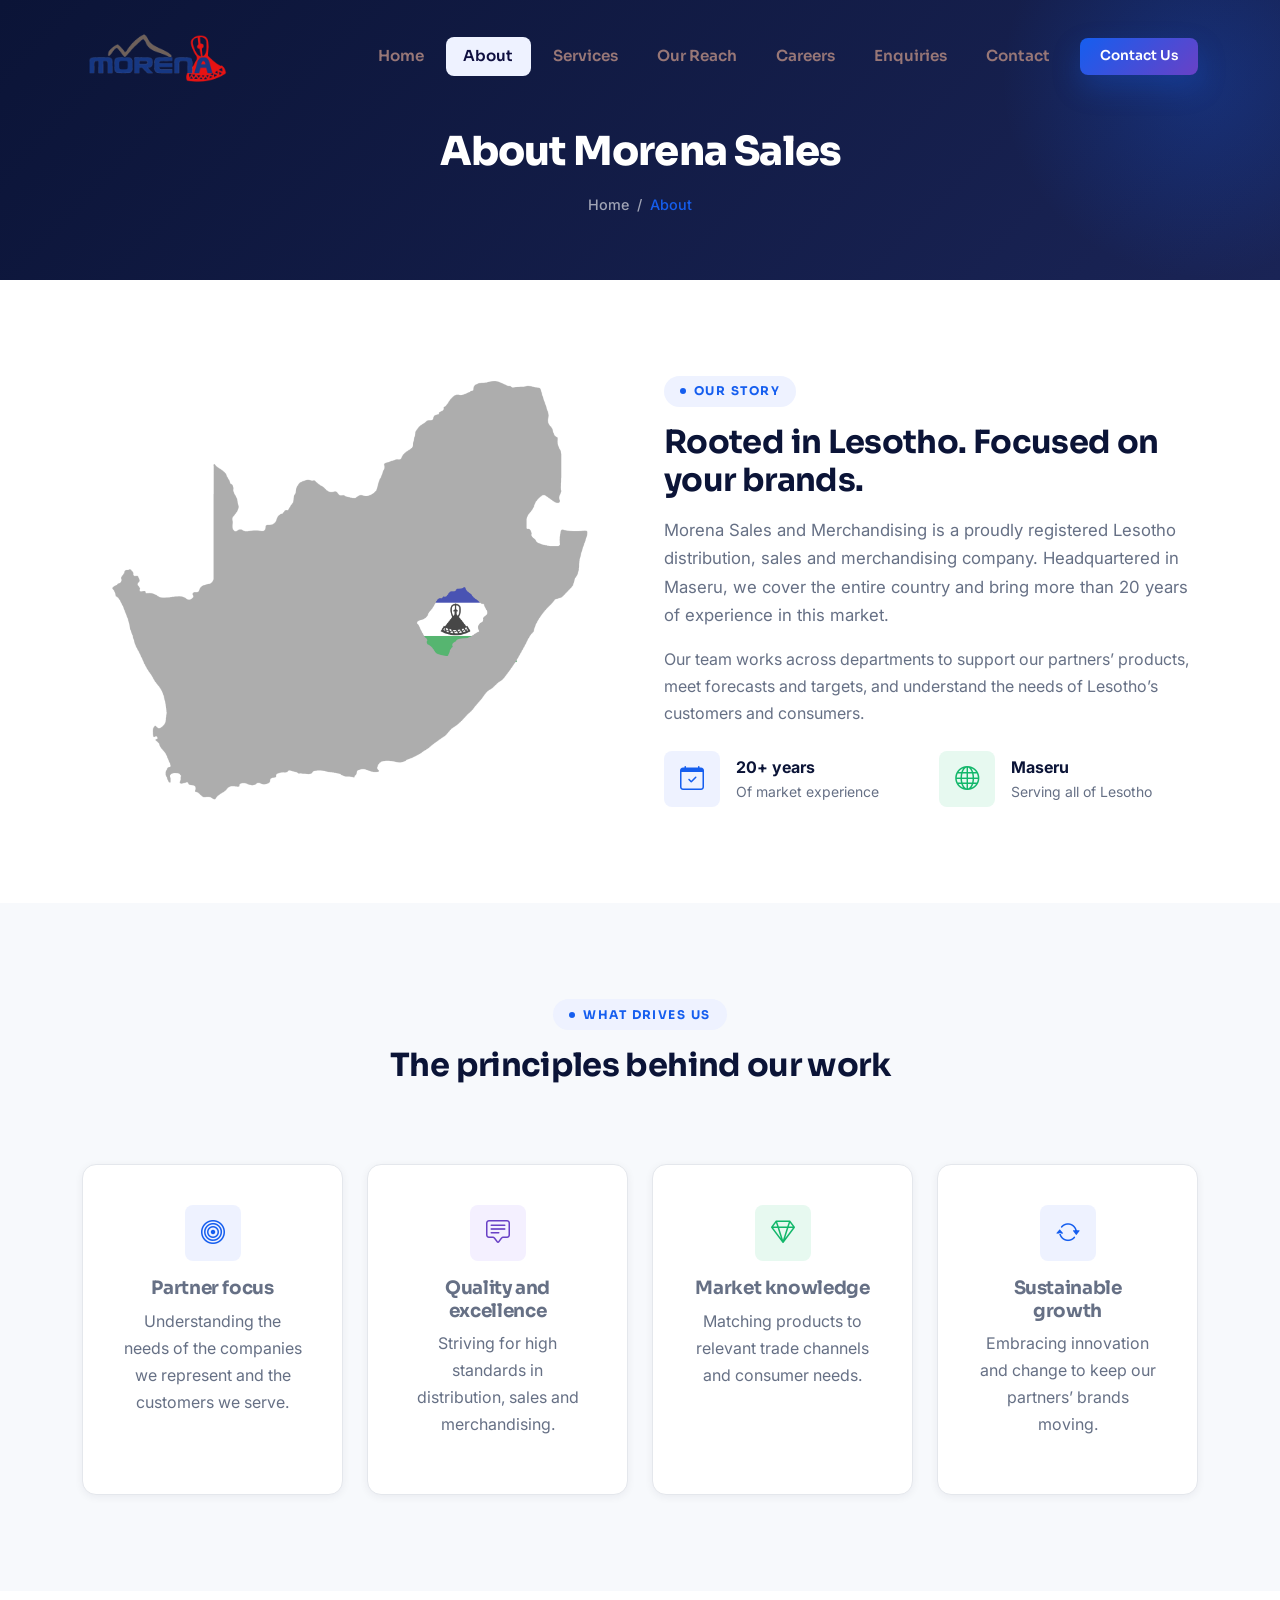
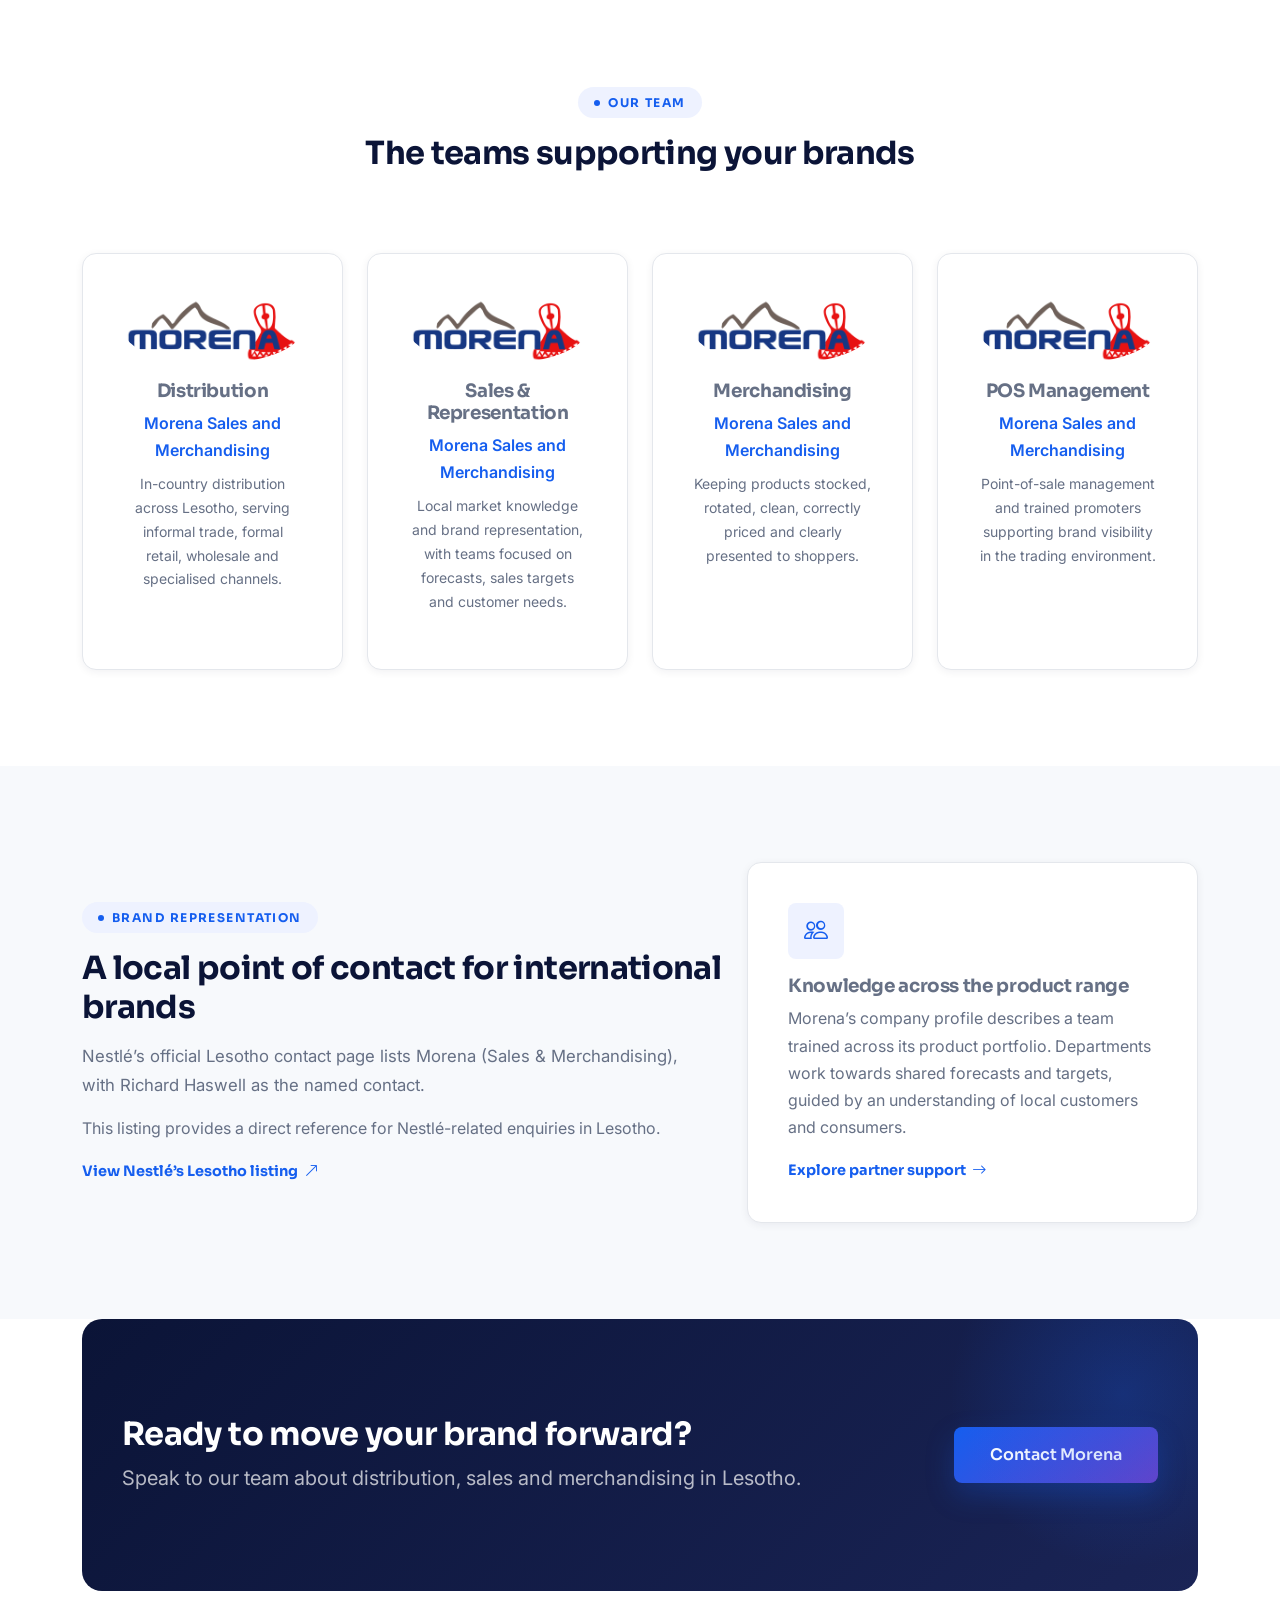
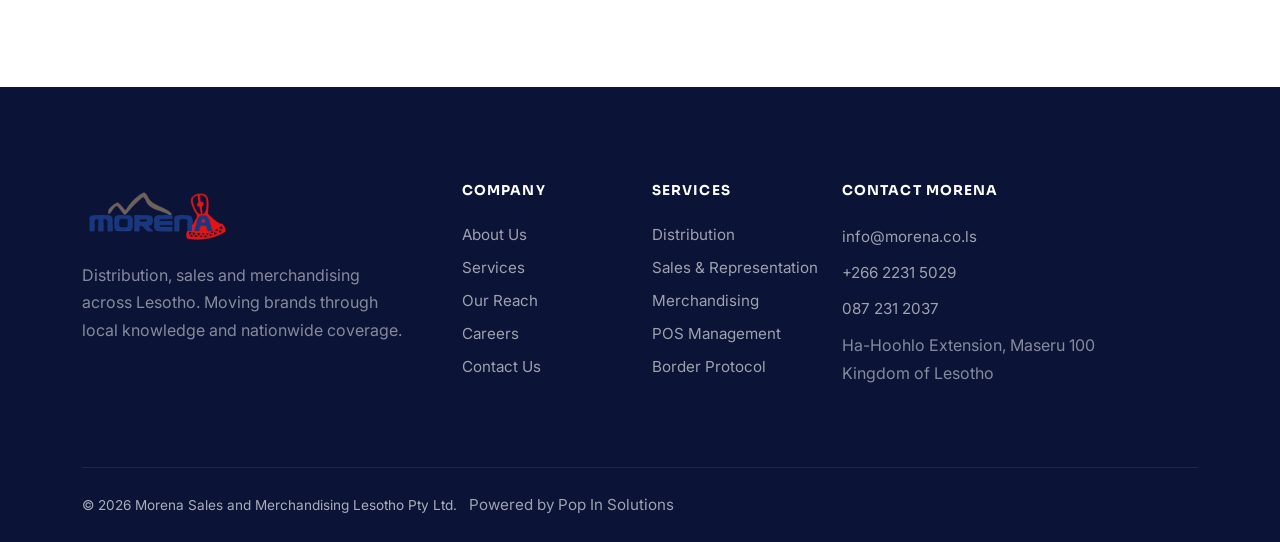
==== commit 85b29e3f: "updatesss" ====
--- a/about.html
+++ b/about.html
@@ -199,7 +199,7 @@
 </div>
 </div>
 <div class="footer-bottom d-flex flex-column flex-md-row justify-content-between align-items-center gap-2 text-center text-md-start">
-<p class="mb-0">© 2026 Morena Sales and Merchandising Lesotho Pty Ltd. <span class="ms-2">Powered by Pop In Solutions</span></p>
+<p class="mb-0">© 2026 Morena Sales and Merchandising Lesotho Pty Ltd. <a class="ms-2 d-inline mb-0" href="https://popinsolutions.co.za/">Powered by Pop In Solutions</a></p>
 <div class="d-flex gap-4">
 </div>
 </div>
--- a/css/custom.css
+++ b/css/custom.css
@@ -271,6 +271,31 @@
   transform: translateY(-6px) rotate(-45deg);
 }
 
+@media (max-width: 991.98px) {
+  .navbar-nexora,
+  .navbar-nexora.scrolled {
+    padding: 0.75rem 0;
+    background: var(--n-white);
+    backdrop-filter: none;
+    box-shadow: var(--n-shadow-sm);
+    max-height: 100vh;
+    max-height: 100dvh;
+    overflow-y: auto;
+    overscroll-behavior-y: contain;
+  }
+
+  .navbar-nexora .navbar-collapse {
+    padding-bottom: 0.5rem;
+  }
+
+  .navbar-nexora .nav-link {
+    color: var(--n-navy) !important;
+    min-height: 44px;
+    display: flex;
+    align-items: center;
+  }
+}
+
 /* =====================================================
    HERO
    ===================================================== */
@@ -593,6 +618,29 @@
 .portfolio-overlay h5 { color: #fff; margin-bottom: 0.25rem; }
 .portfolio-overlay span { color: rgba(255,255,255,0.7); font-size: 0.85rem; }
 
+/* Reach captions stay readable on touch screens and before hover. */
+.reach-card {
+  aspect-ratio: auto;
+  height: 100%;
+  background: var(--n-white);
+  border: 1px solid var(--n-border);
+}
+
+.reach-card img {
+  display: block;
+  aspect-ratio: 3 / 2;
+  height: auto;
+  object-fit: cover;
+}
+
+.reach-card:hover img { transform: none; }
+
+.reach-card-caption { padding: 1.25rem 1.5rem; }
+.reach-card-caption span { color: var(--n-slate); font-size: 0.85rem; }
+.reach-card-caption h5 { color: var(--n-navy); margin: 0.35rem 0 0; }
+.reach-card:hover h5 { color: var(--n-primary); }
+.reach-card:focus-visible { outline: 3px solid var(--n-primary); outline-offset: 4px; }
+
 /* Testimonial card */
 .testimonial-card {
   background: #fff;
